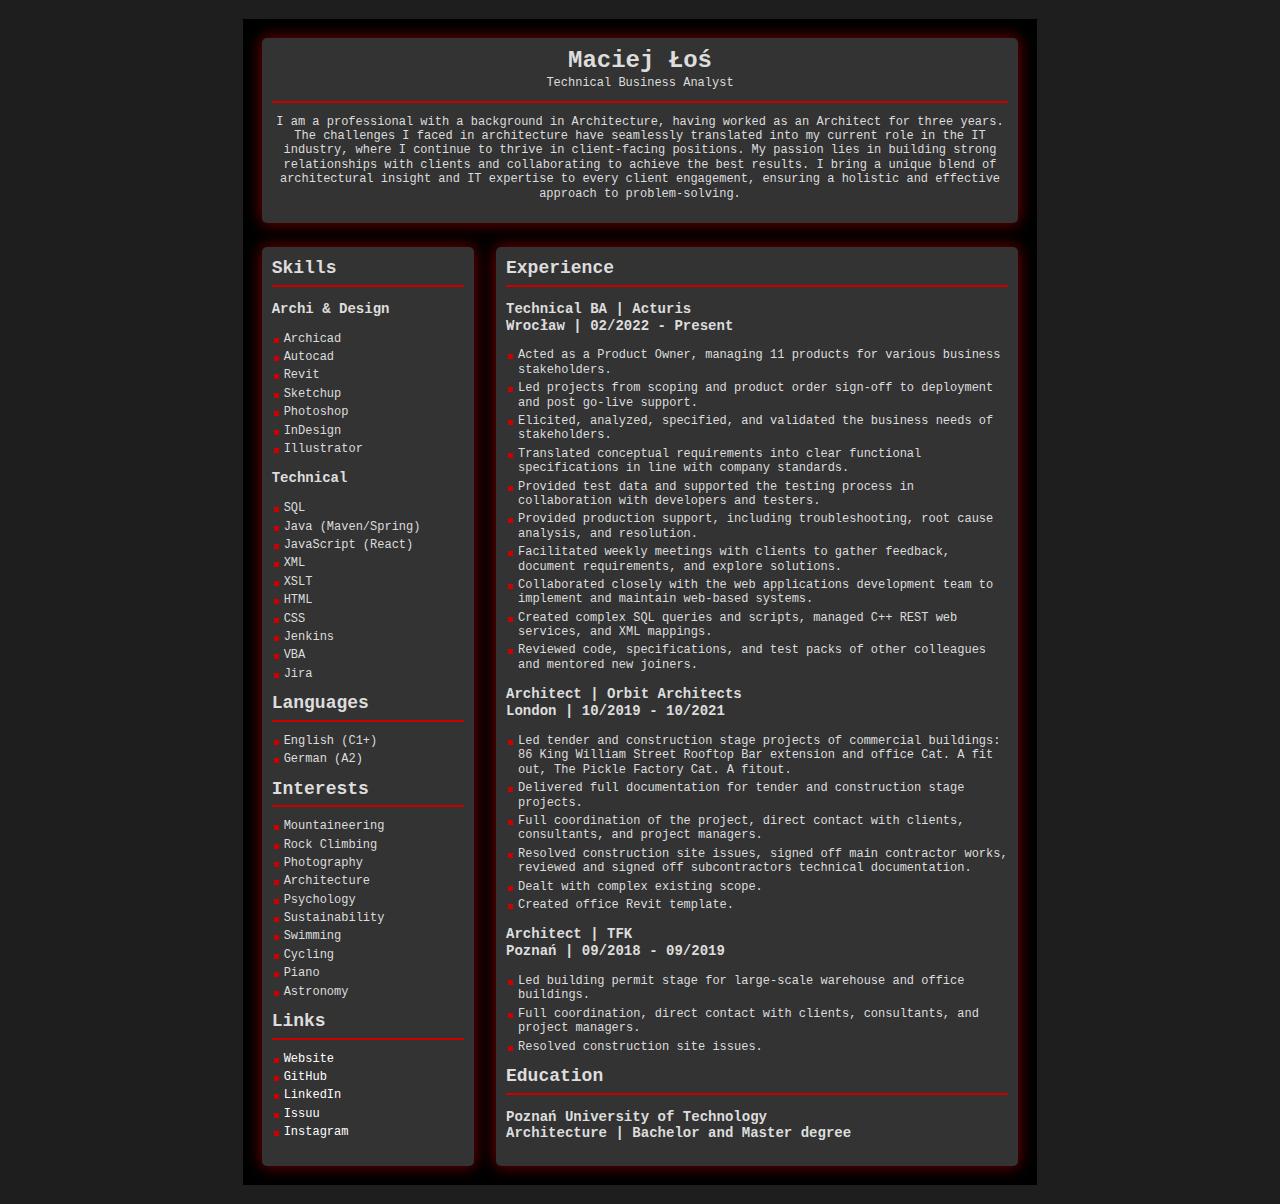
==== Resume.html @ be30d9ad "Add files via upload" ====
<!DOCTYPE html>
<html lang="en">

<head>
    <meta charset="UTF-8">
    <meta name="viewport" content="width=device-width, initial-scale=1.0">
    <title>Maciej Łoś - Resume</title>
    <style>
        body {
            font-family: 'Monaco', 'Consolas', 'Courier New', monospace;
            margin: 0;
            padding: 0;
            display: flex;
            flex-direction: column;
            align-items: center;
            background: #1E1E1E; /* Black background */
            color: #DDD; /* White text */
            line-height: 1.2;
            font-size: 12px; 
            -webkit-print-color-adjust: exact; /* Adjust for WebKit browsers */
        }

        .resume-container {
            width: 21cm;
            margin: 0.5cm auto;
            padding: 0.5cm;
            background: #000; /* Black background */
            box-sizing: border-box;
            page-break-inside: avoid;
        }

        .top-box {
            background: #333; /* Dark grey background */
            box-sizing: border-box;
            padding: 0.8em;
            border-radius: 5px;
            box-shadow: 0 0 15px rgba(255, 0, 0, 0.5); /* Red shadow */
            text-align: center;
        }

        .two-columns {
            display: flex;
            align-items: stretch;
            justify-content: space-between;
            margin-top: 2em;
            border-radius: 5px;
        }

        .left-column {
            width: 28%;
            background: #333; /* Dark grey background */
            box-sizing: border-box;
            padding: 0.8em;
            border-radius: 5px;
            box-shadow: 0 0 15px rgba(255, 0, 0, 0.5); /* Red shadow */
        }

        .right-column {
            width: 69%;
            background: #333; /* Dark grey background */
            box-sizing: border-box;
            padding: 0.8em;
            border-radius: 5px;
            box-shadow: 0 0 15px rgba(255, 0, 0, 0.5); /* Red shadow */
        }

        h2 {
            color: #DDD;
            border-bottom: 2px solid #CC0000; /* Red border */
            padding-bottom: 5px;
            margin-bottom: 10px;
            margin-top: 2px;
        }

        ul {
            list-style: none;
            padding: 0;
        }

        /* Square red bullet points with rectangular corners */
        li {
    margin-bottom: 4px;
    font-size: 1em;
    text-align: left;
    position: relative;
    padding-left: 12px;
}

li::before {
    content: '';
    position: absolute;
    width: 5px;
    height: 5px;
    background: #CC0000; /* Red color */
    left: 2px;
    top: 6px; /* Adjusted to be at the top of the li element */
}

        a {
    color: #FFF; /* White text color for links */
    text-decoration: none; /* Remove underline by default */
    transition: color 0.3s ease; /* Smooth transition for color change */
}

a:hover {
    color: #CC0000; /* Red text color on hover */
    text-decoration: underline; /* Add underline on hover if desired */
}

        .top-box header h1,
        .top-box header p {
            margin: 0;
        }

        .top-box section {
            margin-top: 1em;
        }

        .top-box hr {
            border: 0.5px solid #CC0000; /* Red line */
            margin: 10px 0;
        }

        @media print {
    body {
        margin: 0;
        padding: 0;
        -webkit-print-color-adjust: exact; /* Adjust for WebKit browsers */
    }

    .resume-container {
        margin: 0;
        padding: 0;
    }

    /* Preserve background color and adjust text color for printing */
    body, h1, p, li {
        color: #DDD !important;
        background: #1E1E1E !important;
    }

    /* Preserve custom bullet points for printing */
    li::before {
        content: '\2022'; /* Unicode character for a bullet point */
        color: #CC0000; /* Match the color of your original bullet points */
        margin-right: 5px;
    }

    </style>
</head>

<body>

    <div class="resume-container" id="pdf-content">

        <div class="top-box">
            <header>
                <h1>Maciej Łoś</h1>
                <p class="accent-line">Technical Business Analyst</p>
            </header>
            <hr>
            <p>
                I am a professional with a background in Architecture, having worked as an Architect for three years. The
                challenges I faced in architecture have seamlessly translated into my current role in the IT industry,
                where I continue to thrive in client-facing positions.
                My passion lies in building strong relationships with clients and collaborating to achieve the
                best results. I bring a unique blend of architectural insight and IT expertise to every client
                engagement, ensuring a holistic and effective approach to problem-solving.
            </p>
        </div>
     <section>
        <div class="two-columns">
        <div class="left-column">
            <!-- Add content for the left column (Skills, Interests, Languages, Links) -->
            <h2>Skills</h2>
            <h3>Archi & Design</h3>
            <ul>
                <li>Archicad</li>
                <li>Autocad</li>
                <li>Revit</li>
                <li>Sketchup</li>
                <li>Photoshop</li>
                <li>InDesign</li>
                <li>Illustrator</li>
            </ul>

            <h3>Technical</h3>
            <ul>
                <li>SQL</li>
                <li>Java (Maven/Spring)</li>
                <li>JavaScript (React)</li>
                <li>XML</li>
                <li>XSLT</li>
                <li>HTML</li>
                <li>CSS</li>
                <li>Jenkins</li>
                <li>VBA</li>
                <li>Jira</li>
            </ul>
                <h2>Languages</h2>
            <ul>
                <li>English (C1+)</li> 
                <li>German (A2)</li>
            </ul>
            <h2>Interests</h2>
            <ul>
                <li>Mountaineering</li>
                <li>Rock Climbing</li>
                <li>Photography</li>
                <li>Architecture</li>
                <li>Psychology</li>
                <li>Sustainability</li>
                <li>Swimming</li>
                <li>Cycling</li>
                <li>Piano</li>
                <li>Astronomy</li>
            </ul>

            
            <h2>Links</h2>
            <ul>
                <li><a href="https://instagram.com">Website</a></li>
                <li><a href="https://github.com">GitHub</a></li>
                <li><a href="https://linkedin.com">LinkedIn</a></li>
                <li><a href="https://issuu.com">Issuu</a></li>
                <li><a href="https://instagram.com">Instagram</a></li>
            </ul>
        </div>
        <div class="right-column">
            <!-- Add content for the right column (Professional Summary and Experience) -->
            

            <!-- Add content for the right column (Experience) -->
            <h2>Experience</h2>

        <h3>Technical BA | Acturis <br> Wrocław | 02/2022 - Present</h3>
        <ul>
            <li>Acted as a Product Owner, managing 11 products for various business stakeholders.</li>
            <li>Led projects from scoping and product order sign-off to deployment and post go-live support.</li>
            <li>Elicited, analyzed, specified, and validated the business needs of stakeholders.</li>
            <li>Translated conceptual requirements into clear functional specifications in line with company standards.</li>
            <li>Provided test data and supported the testing process in collaboration with developers and testers.</li>
            <li>Provided production support, including troubleshooting, root cause analysis, and resolution.</li>
            <li>Facilitated weekly meetings with clients to gather feedback, document requirements, and explore solutions.</li>
            <li>Collaborated closely with the web applications development team to implement and maintain web-based systems.</li>
            <li>Created complex SQL queries and scripts, managed C++ REST web services, and XML mappings.</li>
            <li>Reviewed code, specifications, and test packs of other colleagues and mentored new joiners.</li>
        </ul>

        <h3>Architect | Orbit Architects <br> London | 10/2019 - 10/2021</h3>
        <ul>
            <li>Led tender and construction stage projects of commercial buildings: 86 King William Street Rooftop Bar extension and office Cat. A fit out, The Pickle Factory Cat. A fitout.</li>
            <li>Delivered full documentation for tender and construction stage projects.</li>
            <li>Full coordination of the project, direct contact with clients, consultants, and project managers.</li>
            <li>Resolved construction site issues, signed off main contractor works, reviewed and signed off subcontractors technical documentation.</li>
            <li>Dealt with complex existing scope.</li>
            <li>Created office Revit template.</li>
        </ul>

        <h3>Architect | TFK <br> Poznań | 09/2018 - 09/2019</h3>
        <ul>
            <li>Led building permit stage for large-scale warehouse and office buildings.</li>
            <li>Full coordination, direct contact with clients, consultants, and project managers.</li>
            <li>Resolved construction site issues.</li>
        </ul>
        <h2>Education</h2>

        <h3>Poznań University of Technology<br> Architecture | Bachelor and Master degree</h3>
    
        </div>
    </div>

</section>
 </div>
</body>
</html>
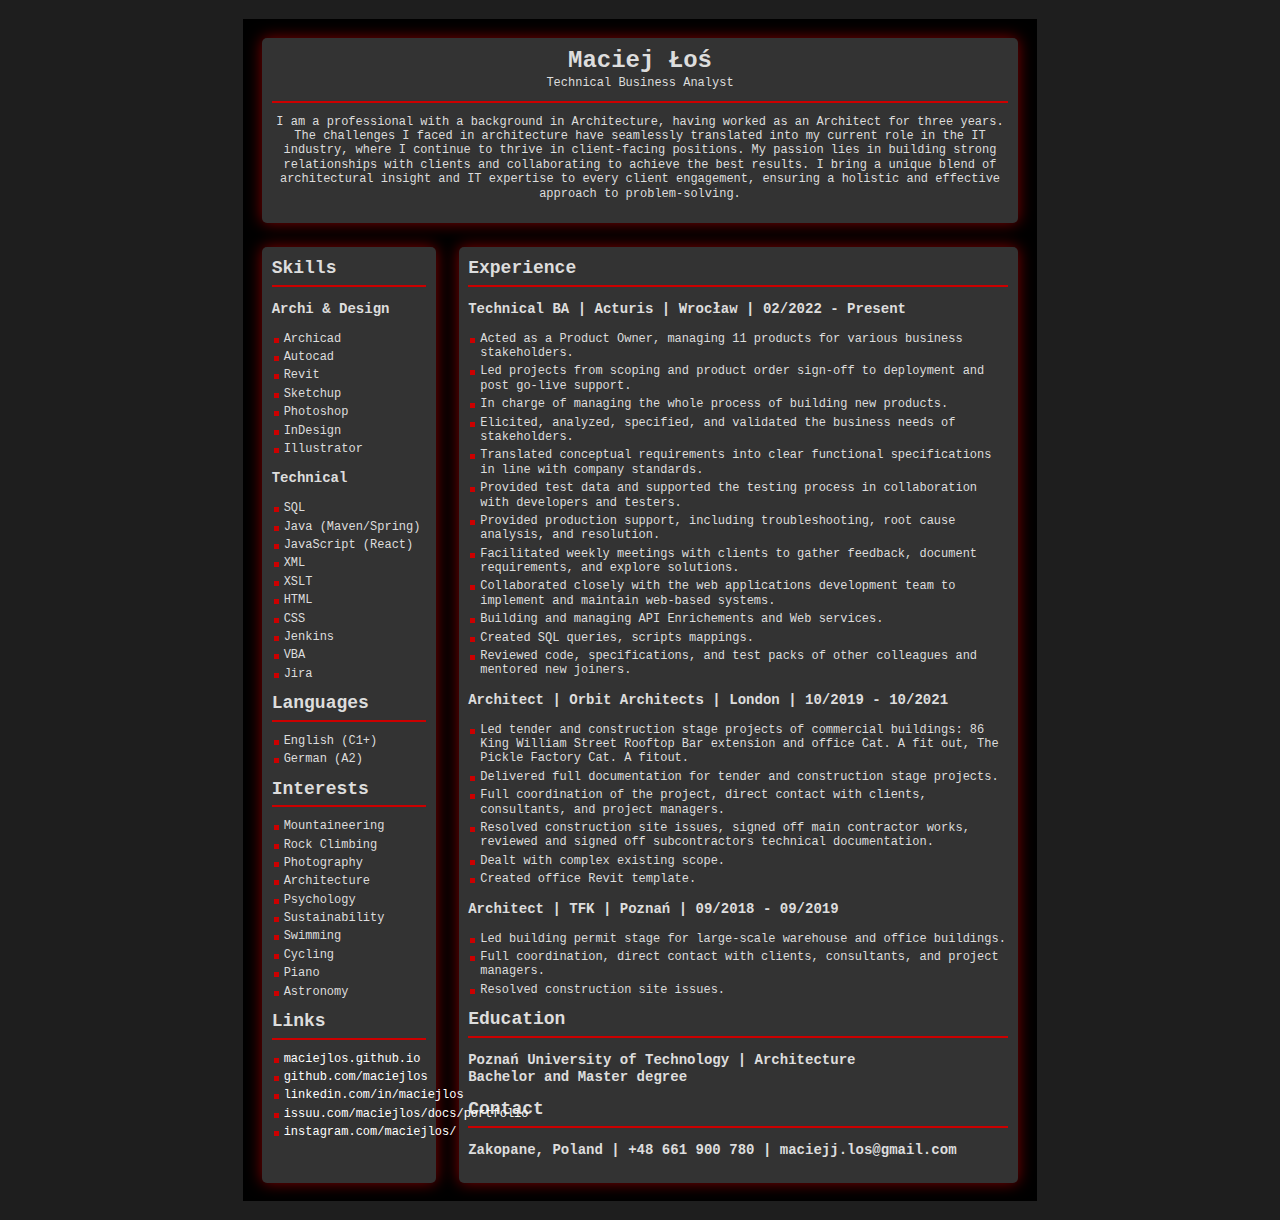
==== commit d222bfa2: "Add files via upload" ====
--- a/Resume.html
+++ b/Resume.html
@@ -47,7 +47,7 @@
         }
 
         .left-column {
-            width: 28%;
+            width: 23%;
             background: #333; /* Dark grey background */
             box-sizing: border-box;
             padding: 0.8em;
@@ -56,7 +56,7 @@
         }
 
         .right-column {
-            width: 69%;
+            width: 74%;
             background: #333; /* Dark grey background */
             box-sizing: border-box;
             padding: 0.8em;
@@ -151,7 +151,7 @@
 
 <body>
 
-    <div class="resume-container" id="pdf-content">
+    <div class="resume-container" id="text-container">
 
         <div class="top-box">
             <header>
@@ -219,35 +219,37 @@
             
             <h2>Links</h2>
             <ul>
-                <li><a href="https://instagram.com">Website</a></li>
-                <li><a href="https://github.com">GitHub</a></li>
-                <li><a href="https://linkedin.com">LinkedIn</a></li>
-                <li><a href="https://issuu.com">Issuu</a></li>
-                <li><a href="https://instagram.com">Instagram</a></li>
+                <li><a href="https://maciejlos.github.io/">maciejlos.github.io</a></li>
+                <li><a href="https://github.com/maciejlos">github.com/maciejlos</a></li>
+                <li><a href="https://linkedin.com/in/maciejlos">linkedin.com/in/maciejlos</a></li>
+                <li><a href="https://issuu.com/maciejlos/docs/portfolio">issuu.com/maciejlos/docs/portfolio</a></li>
+                <li><a href="https://instagram.com/maciejlos/">instagram.com/maciejlos/</a></li>
             </ul>
         </div>
-        <div class="right-column">
+        <div class="right-column" >
             <!-- Add content for the right column (Professional Summary and Experience) -->
             
 
             <!-- Add content for the right column (Experience) -->
             <h2>Experience</h2>
 
-        <h3>Technical BA | Acturis <br> Wrocław | 02/2022 - Present</h3>
+        <h3>Technical BA | Acturis | Wrocław | 02/2022 - Present</h3>
         <ul>
             <li>Acted as a Product Owner, managing 11 products for various business stakeholders.</li>
             <li>Led projects from scoping and product order sign-off to deployment and post go-live support.</li>
+            <li>In charge of managing the whole process of building new products.</li>
             <li>Elicited, analyzed, specified, and validated the business needs of stakeholders.</li>
             <li>Translated conceptual requirements into clear functional specifications in line with company standards.</li>
             <li>Provided test data and supported the testing process in collaboration with developers and testers.</li>
             <li>Provided production support, including troubleshooting, root cause analysis, and resolution.</li>
             <li>Facilitated weekly meetings with clients to gather feedback, document requirements, and explore solutions.</li>
             <li>Collaborated closely with the web applications development team to implement and maintain web-based systems.</li>
-            <li>Created complex SQL queries and scripts, managed C++ REST web services, and XML mappings.</li>
+            <li>Building and managing API Enrichements and Web services.</li>
+            <li>Created SQL queries, scripts mappings.</li>
             <li>Reviewed code, specifications, and test packs of other colleagues and mentored new joiners.</li>
         </ul>
 
-        <h3>Architect | Orbit Architects <br> London | 10/2019 - 10/2021</h3>
+        <h3>Architect | Orbit Architects | London | 10/2019 - 10/2021</h3>
         <ul>
             <li>Led tender and construction stage projects of commercial buildings: 86 King William Street Rooftop Bar extension and office Cat. A fit out, The Pickle Factory Cat. A fitout.</li>
             <li>Delivered full documentation for tender and construction stage projects.</li>
@@ -257,7 +259,7 @@
             <li>Created office Revit template.</li>
         </ul>
 
-        <h3>Architect | TFK <br> Poznań | 09/2018 - 09/2019</h3>
+        <h3>Architect | TFK | Poznań | 09/2018 - 09/2019</h3>
         <ul>
             <li>Led building permit stage for large-scale warehouse and office buildings.</li>
             <li>Full coordination, direct contact with clients, consultants, and project managers.</li>
@@ -265,7 +267,11 @@
         </ul>
         <h2>Education</h2>
 
-        <h3>Poznań University of Technology<br> Architecture | Bachelor and Master degree</h3>
+        <h3>Poznań University of Technology | Architecture <br>Bachelor and Master degree</h3>
+
+        <h2>Contact</h2>
+
+        <h3>Zakopane, Poland | +48 661 900 780 | maciejj.los@gmail.com</h3>
     
         </div>
     </div>
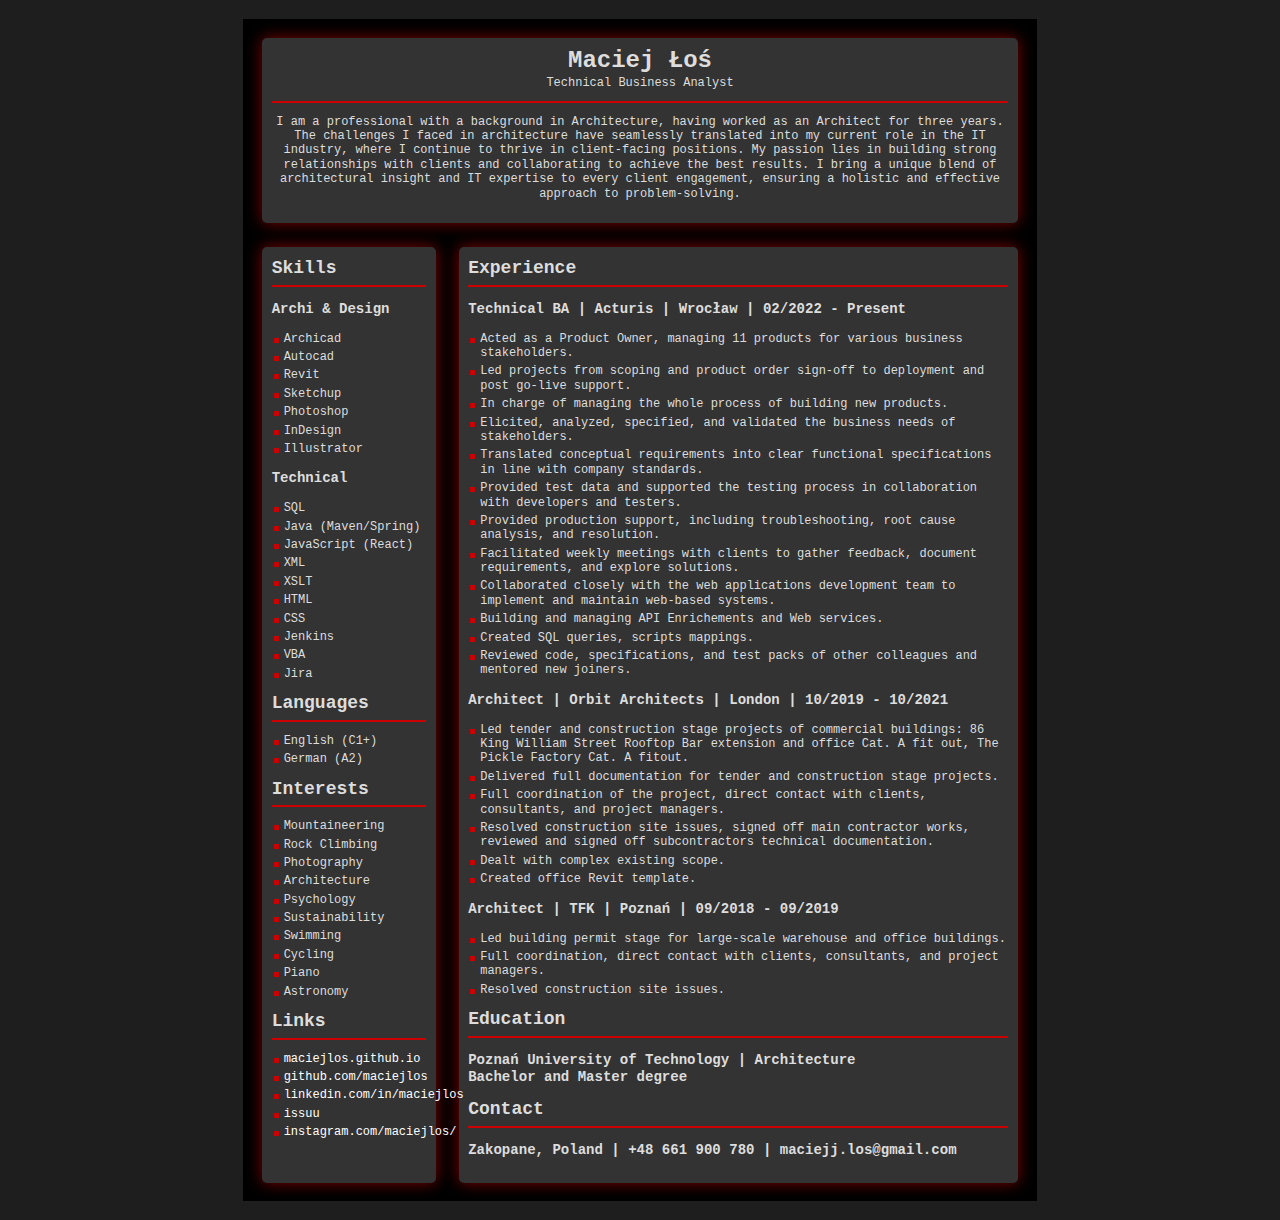
==== commit 14252abc: "Update Resume.html" ====
--- a/Resume.html
+++ b/Resume.html
@@ -222,7 +222,7 @@
                 <li><a href="https://maciejlos.github.io/">maciejlos.github.io</a></li>
                 <li><a href="https://github.com/maciejlos">github.com/maciejlos</a></li>
                 <li><a href="https://linkedin.com/in/maciejlos">linkedin.com/in/maciejlos</a></li>
-                <li><a href="https://issuu.com/maciejlos/docs/portfolio">issuu.com/maciejlos/docs/portfolio</a></li>
+                <li><a href="https://issuu.com/maciejlos/docs/portfolio">issuu</a></li>
                 <li><a href="https://instagram.com/maciejlos/">instagram.com/maciejlos/</a></li>
             </ul>
         </div>
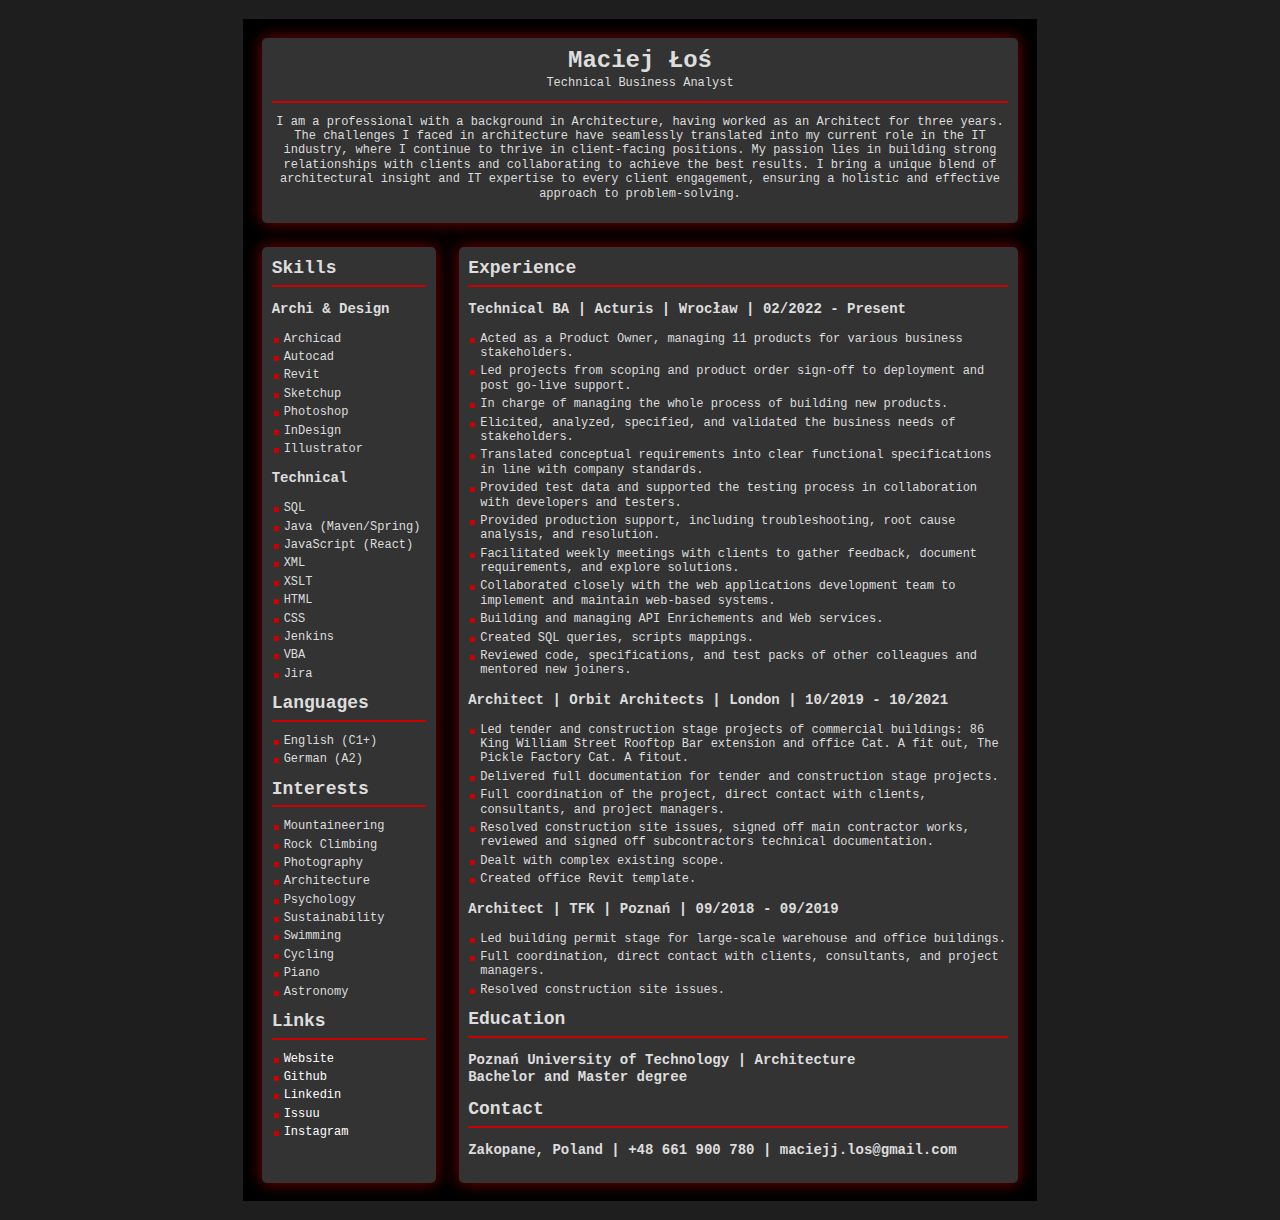
==== commit 3cc59598: "Update Resume.html" ====
--- a/Resume.html
+++ b/Resume.html
@@ -219,11 +219,11 @@
             
             <h2>Links</h2>
             <ul>
-                <li><a href="https://maciejlos.github.io/">maciejlos.github.io</a></li>
-                <li><a href="https://github.com/maciejlos">github.com/maciejlos</a></li>
-                <li><a href="https://linkedin.com/in/maciejlos">linkedin.com/in/maciejlos</a></li>
-                <li><a href="https://issuu.com/maciejlos/docs/portfolio">issuu</a></li>
-                <li><a href="https://instagram.com/maciejlos/">instagram.com/maciejlos/</a></li>
+                <li><a href="https://maciejlos.github.io/">Website</a></li>
+                <li><a href="https://github.com/maciejlos">Github</a></li>
+                <li><a href="https://linkedin.com/in/maciejlos">Linkedin</a></li>
+                <li><a href="https://issuu.com/maciejlos/docs/portfolio">Issuu</a></li>
+                <li><a href="https://instagram.com/maciejlos/">Instagram</a></li>
             </ul>
         </div>
         <div class="right-column" >
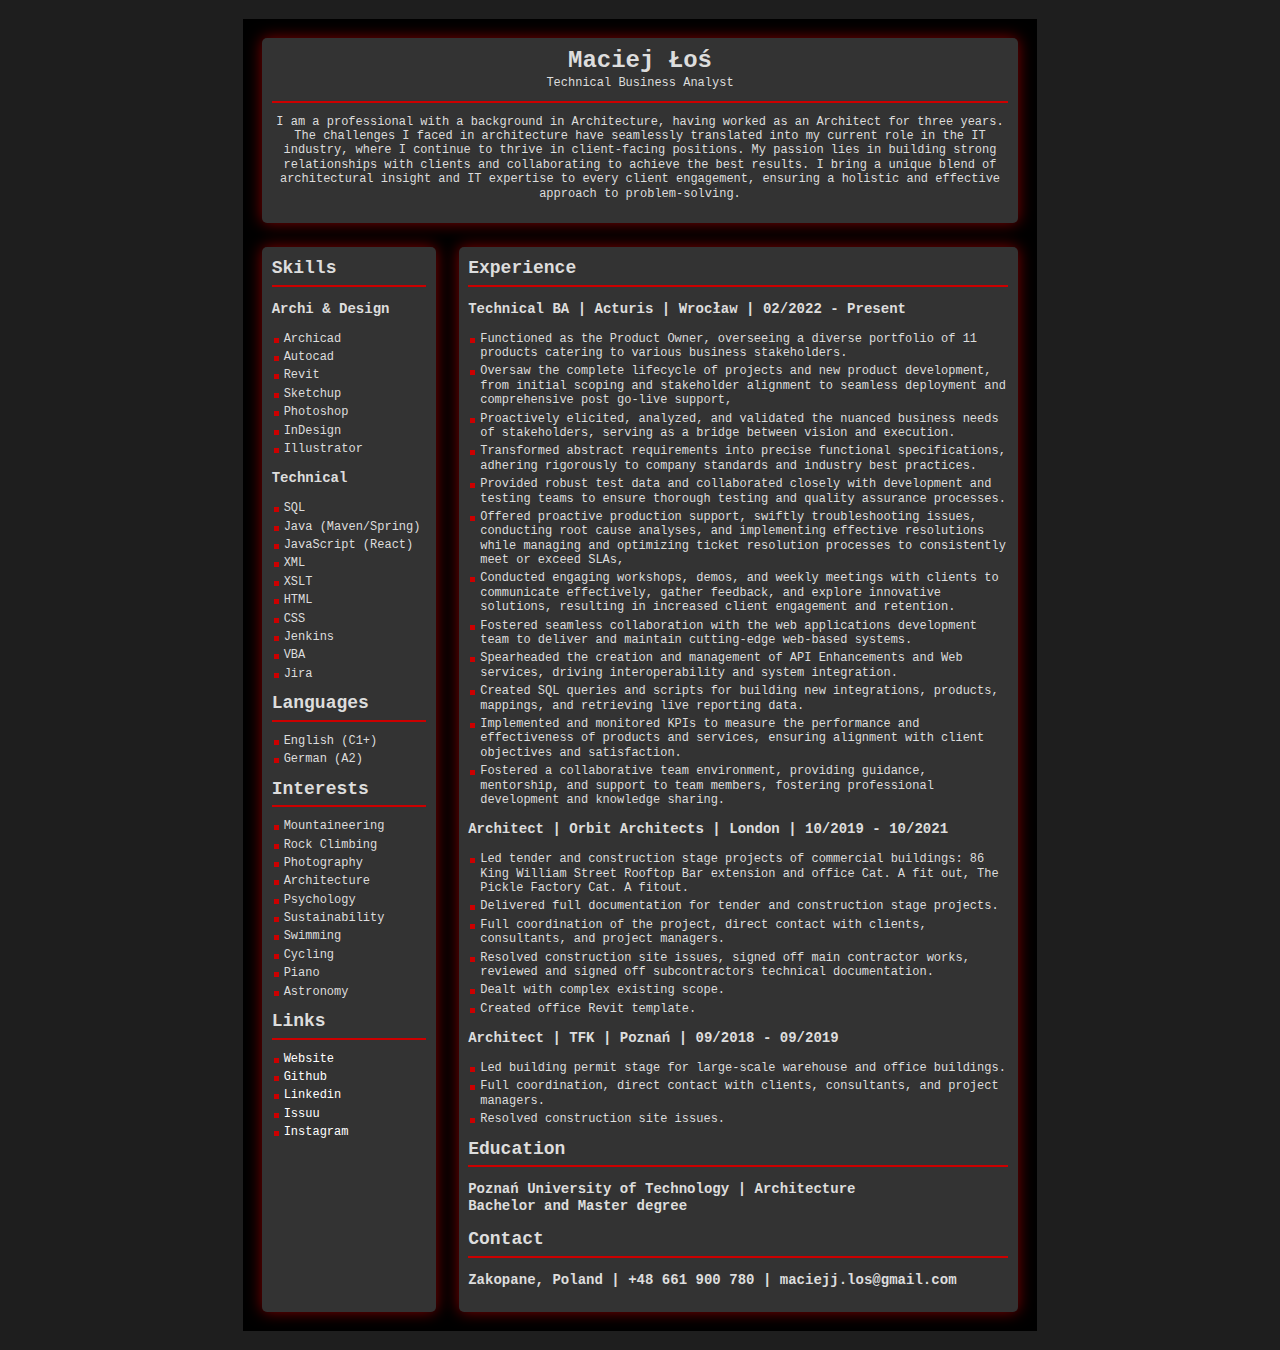
==== commit e54b0ac8: "Update Resume.html" ====
--- a/Resume.html
+++ b/Resume.html
@@ -235,18 +235,18 @@
 
         <h3>Technical BA | Acturis | Wrocław | 02/2022 - Present</h3>
         <ul>
-            <li>Acted as a Product Owner, managing 11 products for various business stakeholders.</li>
-            <li>Led projects from scoping and product order sign-off to deployment and post go-live support.</li>
-            <li>In charge of managing the whole process of building new products.</li>
-            <li>Elicited, analyzed, specified, and validated the business needs of stakeholders.</li>
-            <li>Translated conceptual requirements into clear functional specifications in line with company standards.</li>
-            <li>Provided test data and supported the testing process in collaboration with developers and testers.</li>
-            <li>Provided production support, including troubleshooting, root cause analysis, and resolution.</li>
-            <li>Facilitated weekly meetings with clients to gather feedback, document requirements, and explore solutions.</li>
-            <li>Collaborated closely with the web applications development team to implement and maintain web-based systems.</li>
-            <li>Building and managing API Enrichements and Web services.</li>
-            <li>Created SQL queries, scripts mappings.</li>
-            <li>Reviewed code, specifications, and test packs of other colleagues and mentored new joiners.</li>
+            <li>Functioned as the Product Owner, overseeing a diverse portfolio of 11 products catering to various business stakeholders.</li>
+            <li>Oversaw the complete lifecycle of projects and new product development, from initial scoping and stakeholder alignment to seamless deployment and comprehensive post go-live support,</li>
+            <li>Proactively elicited, analyzed, and validated the nuanced business needs of stakeholders, serving as a bridge between vision and execution.</li>
+            <li>Transformed abstract requirements into precise functional specifications, adhering rigorously to company standards and industry best practices.</li>
+            <li>Provided robust test data and collaborated closely with development and testing teams to ensure thorough testing and quality assurance processes.</li>
+            <li>Offered proactive production support, swiftly troubleshooting issues, conducting root cause analyses, and implementing effective resolutions while managing and optimizing ticket resolution processes to consistently meet or exceed SLAs,</li>
+            <li>Conducted engaging workshops, demos, and weekly meetings with clients to communicate effectively, gather feedback, and explore innovative solutions, resulting in increased client engagement and retention.</li>
+            <li>Fostered seamless collaboration with the web applications development team to deliver and maintain cutting-edge web-based systems.</li>
+            <li>Spearheaded the creation and management of API Enhancements and Web services, driving interoperability and system integration.</li>
+            <li>Created SQL queries and scripts for building new integrations, products, mappings, and retrieving live reporting data.</li>
+            <li>Implemented and monitored KPIs to measure the performance and effectiveness of products and services, ensuring alignment with client objectives and satisfaction.</li>
+            <li>Fostered a collaborative team environment, providing guidance, mentorship, and support to team members, fostering professional development and knowledge sharing.</li>
         </ul>
 
         <h3>Architect | Orbit Architects | London | 10/2019 - 10/2021</h3>
